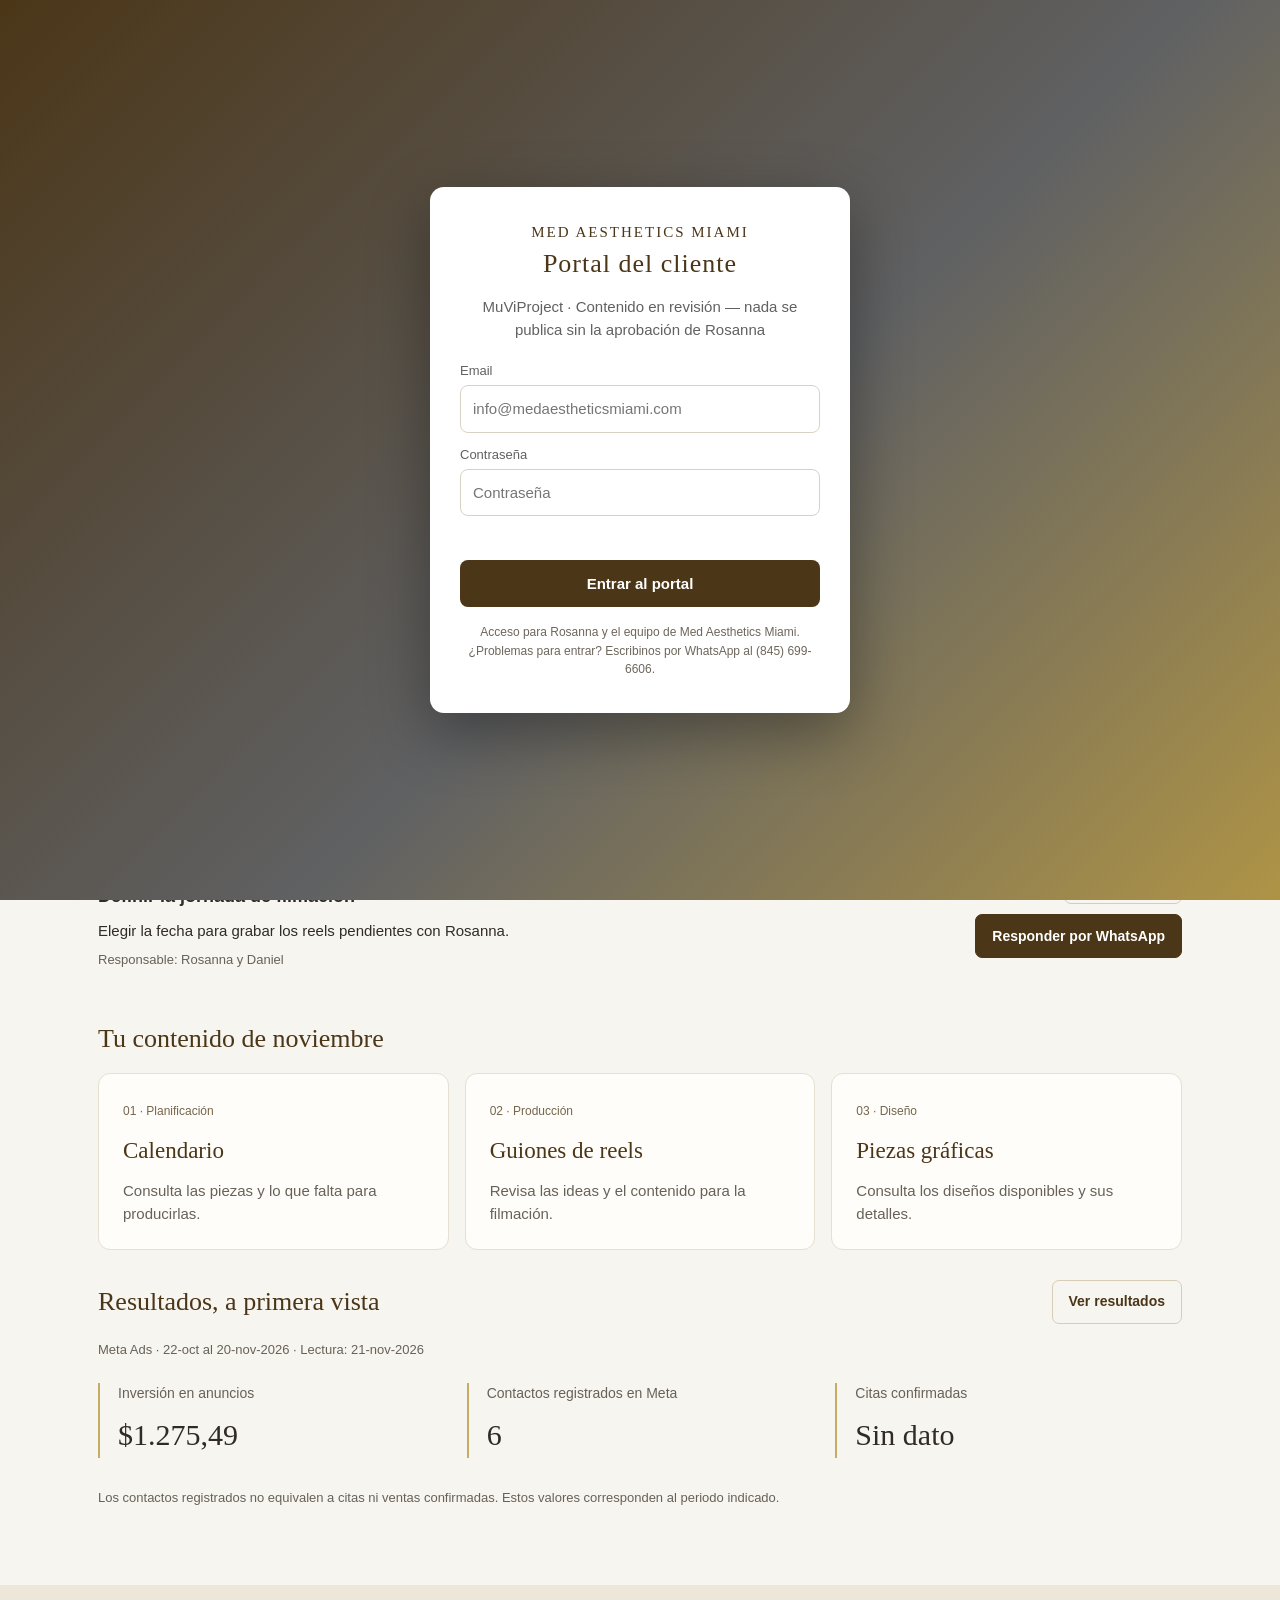
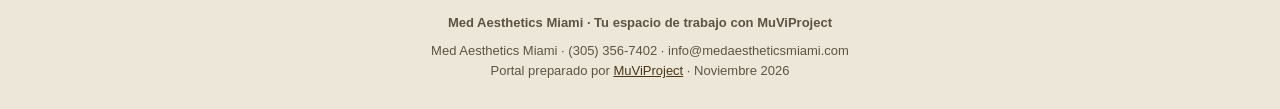
==== index.html @ eff2e5c0 "Anuncios 21-nov-2026: CBO $1.275,49, 3 clientes potenciales (6 resultados), sin cambios de veredicto" ====
<!DOCTYPE html>
<html lang="es">
<head>
<meta charset="utf-8">
<meta name="viewport" content="width=device-width, initial-scale=1">
<title>Resumen · Med Aesthetics Miami</title>
<style>
:root{--gold:#e3b533;--gray:#606163;--ink:#2b2b2b;--light:#f2f9ff;--cream:#ecf0e4;--brown:#4b3618;--white:#fff}
*{box-sizing:border-box;margin:0;padding:0}
body{font-family:-apple-system,'Segoe UI',Helvetica,Arial,sans-serif;color:var(--ink);background:#faf8f2;line-height:1.55;overflow-x:hidden}
.brand{font-family:Georgia,'Times New Roman',serif}
.wrap{max-width:1060px;margin:0 auto;padding:0 20px}
/* ---------- login ---------- */
#gate{position:fixed;inset:0;z-index:100;display:flex;align-items:center;justify-content:center;background:linear-gradient(135deg,#4b3618 0%,#606163 55%,#e3b533 130%);padding:20px}
#gate.hidden{display:none}
.gate-card{background:#fff;border-radius:14px;max-width:420px;width:100%;padding:34px 30px;box-shadow:0 20px 60px rgba(0,0,0,.35);text-align:center}
.gate-card h1{font-family:Georgia,serif;color:var(--brown);font-size:26px;font-weight:400;letter-spacing:1px}
.gate-card .sub{color:var(--gray);font-size:14px;margin:6px 0 22px}
.gate-card label{display:block;text-align:left;font-size:13px;color:var(--gray);margin:12px 0 4px}
.gate-card input{width:100%;padding:11px 12px;border:1px solid #d8d2c4;border-radius:8px;font-size:15px}
.gate-card input:focus{outline:2px solid var(--gold)}
.btn{display:inline-block;background:var(--gold);color:#fff;border:0;border-radius:8px;padding:12px 22px;font-size:15px;font-weight:700;cursor:pointer;text-decoration:none}
.btn:hover{background:#cfa12a}
.btn-ghost{background:#fff;color:var(--brown);border:1.5px solid var(--gold)}
#gate-err{color:#b3261e;font-size:13px;min-height:18px;margin-top:10px}
.gate-note{font-size:12px;color:#999;margin-top:16px}
/* ---------- hero ---------- */
.hero{position:relative;color:#fff;overflow:hidden;background:linear-gradient(120deg,#4b3618 0%,#606163 60%,#8a7a3a 100%)}
.hero-media{position:absolute;inset:0}
.hero-media img{width:100%;height:100%;object-fit:cover;display:block}
.hero-media::after{content:"";position:absolute;inset:0;background:linear-gradient(120deg,rgba(75,54,24,.88),rgba(96,97,99,.72) 60%,rgba(227,181,51,.45))}
.hero-inner{position:relative;padding:64px 0 54px}
.hero-eyebrow{letter-spacing:3px;font-size:12px;text-transform:uppercase;color:var(--gold)}
.hero h1{font-family:Georgia,serif;font-weight:400;font-size:44px;line-height:1.15;margin:12px 0 10px;max-width:640px}
.hero p.lede{font-size:18px;max-width:620px;color:#f4efe2}
.hero-cta{margin-top:22px;display:flex;gap:12px;flex-wrap:wrap}
.hero-cta .btn-ghost{color:#fff;border-color:#fff;background:transparent}
.seals{display:flex;gap:10px;flex-wrap:wrap;margin-top:28px}
.seal{background:rgba(255,255,255,.14);border:1px solid rgba(255,255,255,.35);border-radius:999px;padding:7px 14px;font-size:13px}
/* ---------- sections ---------- */
section{padding:44px 0}
section h2{font-family:Georgia,serif;font-weight:400;font-size:30px;color:var(--brown);margin-bottom:6px}
section .intro{color:var(--gray);margin-bottom:22px;max-width:760px}
.why{display:grid;grid-template-columns:repeat(auto-fit,minmax(220px,1fr));gap:14px;margin-top:26px}
.why div{background:#fff;border:1px solid #e8e2d2;border-radius:12px;padding:18px}
.why b{color:var(--gold);font-size:22px;font-family:Georgia,serif;display:block}
.why h3{font-size:16px;margin:4px 0}
.why p{font-size:14px;color:var(--gray)}
.badge{display:inline-block;font-size:11px;font-weight:700;letter-spacing:1px;text-transform:uppercase;border-radius:999px;padding:3px 10px;background:var(--cream);color:var(--brown)}
.badge.warn{background:#fdeecb;color:#8a6d00}
.badge.gold{background:var(--gold);color:#fff}
.badge.gray{background:#e9e9e9;color:var(--gray)}
/* ---------- Anuncios en simple ---------- */
.verdict{display:inline-block;font-size:15px;font-weight:800;letter-spacing:1px;border-radius:999px;padding:6px 14px;margin:8px 0}
.verdict.good{background:#e2f3e5;color:#1d6b2f}
.verdict.mid{background:#fdf6e0;color:#8a6d00}
.verdict.bad{background:#fde8e8;color:#a12020}
.verdict.none{background:#e9e9e9;color:#606163}
.paused{display:inline-block;font-size:13px;font-weight:700;background:#e9e9e9;color:#606163;border-radius:999px;padding:4px 12px;margin:4px 0}
.adnums{font-size:14px;line-height:1.7;margin:8px 0}
.adnums b{color:var(--brown)}
.adrec{font-size:14px;background:var(--light);border-left:3px solid var(--gold);border-radius:8px;padding:10px 12px;margin-top:10px}
.adrec b{color:var(--brown)}
.sumbox{background:#fdf6e0;border:1.5px solid var(--gold);border-radius:12px;padding:16px 20px;margin-bottom:20px;font-size:15px;line-height:1.7}
.sumbox .big{font-family:Georgia,serif;font-size:22px;color:var(--brown);line-height:1.3}
.sumbox b{color:var(--brown)}
.sub{font-family:Georgia,serif;font-size:22px;color:var(--brown);margin:28px 0 8px}
.minitable{width:100%;border-collapse:collapse;font-size:13px;margin:10px 0}
.minitable th,.minitable td{border-bottom:1px solid #e8e2d2;padding:6px 8px;text-align:left}
.minitable th{color:var(--gray)}
.glos{font-size:14px;line-height:1.8}
.glos b{color:var(--brown)}
/* calendar */
.cal{display:grid;grid-template-columns:repeat(auto-fill,minmax(300px,1fr));gap:14px}
.day{background:#fff;border:1px solid #e8e2d2;border-radius:12px;padding:18px}
.day .d{font-family:Georgia,serif;font-size:19px;color:var(--brown)}
.day .fmt{font-size:13px;color:var(--gray);margin:2px 0 8px}
.day p{font-size:14px}
.day .note{font-size:13px;color:#8a6d00;background:#fdf6e0;border-radius:8px;padding:8px 10px;margin-top:10px}
.day .adapt{font-size:13px;color:#2b2b2b;background:#f2f9ff;border-left:3px solid var(--gold);border-radius:8px;padding:8px 10px;margin-top:10px}
.thumbs{display:flex;gap:8px;margin:12px 0}.thumbs img{width:32%;height:auto;border-radius:10px;border:2px solid var(--gold);display:block}.thumbs.one img{width:100%}
.rule{background:#fdf6e0;border:1.5px solid var(--gold);border-radius:12px;padding:14px 18px;font-size:15px;margin-bottom:20px}
.day .nets{font-size:12px;color:var(--gray);margin-top:8px}
.day.empty{background:var(--cream);border-style:dashed}
/* scripts */
details{background:#fff;border:1px solid #e8e2d2;border-radius:12px;margin-bottom:12px;padding:16px 18px}
details summary{cursor:pointer;font-family:Georgia,serif;font-size:19px;color:var(--brown);list-style:none}
details summary::-webkit-details-marker{display:none}
details summary .n{color:var(--gold);font-weight:700;margin-right:8px}
details .meta{font-size:13px;color:var(--gray);margin:6px 0 10px}
details .lbl{font-size:11px;font-weight:700;letter-spacing:1px;text-transform:uppercase;color:var(--gray);margin-top:12px}
details .hook{font-family:Georgia,serif;font-size:18px;color:var(--brown)}
details ul{margin:6px 0 6px 20px;font-size:14px}
details .cap{font-size:13px;color:var(--gray);background:var(--light);border-radius:8px;padding:10px 12px;margin-top:8px}
.warnbox{font-size:13px;color:#8a6d00;background:#fdf6e0;border-radius:8px;padding:8px 10px;margin-top:10px}
/* graphics + offers */
.grid{display:grid;grid-template-columns:repeat(auto-fill,minmax(300px,1fr));gap:14px}
.card{background:#fff;border:1px solid #e8e2d2;border-radius:12px;padding:18px}
.card h3{font-family:Georgia,serif;font-weight:400;font-size:18px;color:var(--brown);margin:6px 0}
.card p{font-size:14px}
.card .price{font-family:Georgia,serif;font-size:22px;color:var(--brown);margin:6px 0}
.card .vig{font-size:12px;color:var(--gray)}
.card .need{font-size:13px;color:#8a6d00;background:#fdf6e0;border-radius:8px;padding:8px 10px;margin-top:10px}
.approve{margin-top:12px}
.approve a{display:inline-block;background:#25D366;color:#fff;font-weight:700;font-size:13px;border-radius:999px;padding:8px 16px;text-decoration:none}
.approve a:hover{background:#1da851}
/* feedback por WhatsApp */
.fb{margin-top:10px}
.fb textarea{width:100%;padding:10px 12px;border:1px solid #d8d2c4;border-radius:8px;font-size:14px;font-family:inherit;resize:vertical;min-height:56px}
.fb textarea:focus{outline:2px solid var(--gold)}
.fb-btn{display:inline-block;margin-top:8px;background:#fff;color:var(--brown);border:1.5px solid var(--gold);border-radius:999px;padding:8px 16px;font-size:13px;font-weight:700;cursor:pointer;font-family:inherit}
.fb-btn:hover{background:#fdf6e0}
.band{position:relative;overflow:hidden;border-radius:12px;min-height:120px;display:flex;align-items:center;justify-content:center;background:linear-gradient(120deg,#4b3618,#606163 60%,#e3b533);margin:8px 0 22px}
.band img{position:absolute;inset:0;width:100%;height:100%;object-fit:cover}
.band span{position:relative;color:#fff;font-family:Georgia,serif;font-size:22px;text-align:center;padding:20px}
/* pendientes */
.pend{background:#fff;border:1px solid #e8e2d2;border-radius:12px;padding:22px}
.pend li{margin:8px 0 8px 20px;font-size:14px}
footer{background:var(--brown);color:#e8dfc8;padding:30px 0;text-align:center;font-size:13px}
footer a{color:var(--gold)}
.topbar{background:var(--brown);color:#fff;font-size:13px;padding:10px 0}
.topbar .wrap{display:flex;justify-content:space-between;gap:12px;flex-wrap:wrap}
.topbar a{color:var(--gold);text-decoration:none}
/* redes: cápsulas con el color de cada marca (definido una vez acá) */
.nets{display:flex;flex-wrap:nowrap;gap:6px;margin-top:8px}
.net{display:inline-flex;align-items:center;border-radius:999px;padding:3px 11px;font-size:11px;font-weight:700;letter-spacing:.4px;color:#fff;white-space:nowrap}
.net-ig{background:linear-gradient(45deg,#f09433,#e6683c,#dc2743,#cc2366,#bc1888)}
.net-fb{background:#1877F2}
.net-tt{background:#010101;border:1.5px solid #25F4EE;box-shadow:inset 0 -2px 0 #FE2C55}
.net-yt{background:#FF0000}
/* botón vista previa */
.pv{margin-top:10px}
.pv-btn{display:inline-block;background:#fff;color:var(--brown);border:1.5px solid var(--gray);border-radius:999px;padding:8px 16px;font-size:13px;font-weight:700;cursor:pointer;font-family:inherit}
.pv-btn:hover{border-color:var(--gold);background:#fdf6e0}
/* modal de vista previa */
.modal-overlay{position:fixed;inset:0;z-index:200;display:none;align-items:center;justify-content:center;background:rgba(43,43,43,.65);padding:16px}
.modal-overlay.open{display:flex}
.modal{position:relative;background:#fff;border-radius:14px;max-width:640px;width:100%;max-height:88vh;overflow-y:auto;padding:26px 24px 22px;box-shadow:0 24px 70px rgba(0,0,0,.4)}
.modal-close{position:absolute;top:10px;right:12px;width:44px;height:44px;border:0;border-radius:50%;background:var(--cream);color:var(--brown);font-size:28px;line-height:1;cursor:pointer;z-index:1}
.modal-close:hover{background:var(--gold);color:#fff}
.modal .day,.modal .card{border:0;padding:0}
.modal details{border:0;padding:0;margin:0}
.modal .approve,.modal .fb{margin-top:14px}
@media(max-width:640px){
  .hero h1{font-size:32px}
  section h2{font-size:25px}
  .hero-inner{padding:44px 20px 38px}
  .modal-overlay{padding:8px}
  .modal{width:94vw;max-height:90vh;padding:22px 16px 18px;border-radius:16px}
  .modal-close{width:48px;height:48px;font-size:30px;top:8px;right:8px}
  .approve a,.fb-btn,.pv-btn{display:block;text-align:center;margin-top:8px}
  .fb textarea{font-size:16px}
}
/* ---------- menú superior (siempre visible) ---------- */
.nav{position:sticky;top:0;z-index:60;background:var(--brown);border-bottom:3px solid var(--gold)}
.nav .wrap{display:flex;gap:2px;overflow-x:auto;white-space:nowrap;padding-top:0;padding-bottom:0}
.nav a{color:#e8dfc8;text-decoration:none;font-size:14px;font-weight:600;padding:12px 13px;flex-shrink:0}
.nav a:hover{color:#fff}
.nav a.active{background:var(--gold);color:#fff}
</style>
<link rel="stylesheet" href="ux.css">
</head>
<body><a class="skip-link" href="#contenido">Saltar al contenido</a>
<!-- ============================================================
     CONFIGURACIÓN DEL ACCESO (editar acá para cambiar la clave)
     La contraseña de este portal es una CORTINA VISUAL, no
     seguridad real: al ser un sitio estático (GitHub Pages),
     cualquiera que lea el código puede verla. Para acceso
     protegido de verdad, usar Cloudflare Access.
     ============================================================ -->
<script>
var PORTAL_PASSWORD = "MedAesthetics2026";
var PORTAL_EMAIL_DOMAIN = "@medaestheticsmiami.com";
</script>

<div id="gate">
  <div class="gate-card">
    <div class="brand" style="color:#e3b533;font-size:15px;letter-spacing:2px">MED AESTHETICS MIAMI</div>
    <h1>Portal del cliente</h1>
    <div class="sub">MuViProject · Contenido en revisión — nada se publica sin la aprobación de Rosanna</div>
    <form id="gate-form">
      <label for="gate-email">Email</label>
      <input id="gate-email" type="email" placeholder="info@medaestheticsmiami.com" autocomplete="username" required>
      <label for="gate-pass">Contraseña</label>
      <input id="gate-pass" type="password" placeholder="Contraseña" autocomplete="current-password" required>
      <div id="gate-err"></div>
      <div style="margin-top:16px"><button class="btn" type="submit" style="width:100%">Entrar al portal</button></div>
    </form>
    <div class="gate-note">Acceso para Rosanna y el equipo de Med Aesthetics Miami.<br>¿Problemas para entrar? Escribinos por WhatsApp al (845) 699-6606.</div>
  </div>
</div>
<script>
(function(){
  var gate = document.getElementById('gate');
  try { if (sessionStorage.getItem('mam_auth') === '1') { gate.classList.add('hidden'); } } catch(e){}
  document.getElementById('gate-form').addEventListener('submit', function(ev){
    ev.preventDefault();
    var email = document.getElementById('gate-email').value.trim().toLowerCase();
    var pass = document.getElementById('gate-pass').value;
    var err = document.getElementById('gate-err');
    if (email.slice(-PORTAL_EMAIL_DOMAIN.length) !== PORTAL_EMAIL_DOMAIN) {
      err.textContent = 'Usá tu email de Med Aesthetics Miami (@medaestheticsmiami.com).';
      return;
    }
    if (pass !== PORTAL_PASSWORD) {
      err.textContent = 'Contraseña incorrecta. Revisala e intentá de nuevo.';
      return;
    }
    try { sessionStorage.setItem('mam_auth', '1'); } catch(e){}
    gate.classList.add('hidden');
    window.scrollTo(0, 0);
  });
})();
</script>

<div class="topbar"><div class="wrap"><span>Med Aesthetics Miami · Portal del cliente — MuViProject</span><span><a href="#" onclick="try{sessionStorage.removeItem('mam_auth')}catch(e){};location.reload();return false;">Salir</a></span></div></div>
<nav class="nav" aria-label="Navegación principal"><div class="wrap"><a href="index.html" class="active" aria-current="page">Resumen</a><a href="calendario.html">Calendario</a><a href="revision.html">Para revisar</a><a href="resultados.html">Resultados</a><a href="biblioteca.html">Biblioteca</a></div></nav><main id="contenido"><section class="ux-page"><div class="wrap"><header class="ux-heading"><p class="ux-eyebrow">Med Aesthetics Miami · Noviembre 2026</p><h1>Hola, Rosanna.</h1><p>Las decisiones, el contenido y los resultados de tu marca, en un solo lugar.</p></header>
      <div class="ux-welcome"><div><span class="ux-eyebrow">El siguiente paso</span>
      <h2>Dejemos lista la próxima producción.</h2>
      <p>Precios, fecha de filmación y fotografías: estas confirmaciones ayudan a avanzar con el contenido.</p>
      <a class="ux-button primary" href="revision.html">Revisar pendientes</a></div>
      <aside><span class="ux-status">Contenido en revisión</span><p>La publicación de cada pieza requiere tu aprobación.</p>
      <span class="ux-meta">Plan disponible: 10–30 nov 2026</span></aside></div>
      <div class="ux-section-title"><h2>Necesitamos tu respuesta</h2><a class="ux-button" href="revision.html">Ver todas</a></div>
      <article class="ux-decision" id="precios">
          <div><span class="ux-status">Por confirmar</span><h3>Confirmar precios de Black Friday</h3>
          <p>Morpheus8: $1.750 confirmado el 10 nov. Falta confirmar láser $999 y QuantumRF $2.500 / $3.000.</p><p class="ux-meta">Responsable: Rosanna</p></div>
          <div class="ux-actions"><a class="ux-button" href="ofertas.html">Ver contexto</a>
          <a class="ux-button primary" target="_blank" rel="noopener" href="https://wa.me/18456996606?text=Hola%20Daniel%2C%20sobre%20confirmar%20precios%20de%20black%20friday%3A%20">Responder por WhatsApp</a></div></article><article class="ux-decision" id="filmacion">
          <div><span class="ux-status">Por confirmar</span><h3>Definir la jornada de filmación</h3>
          <p>Elegir la fecha para grabar los reels pendientes con Rosanna.</p><p class="ux-meta">Responsable: Rosanna y Daniel</p></div>
          <div class="ux-actions"><a class="ux-button" href="guiones.html">Ver contexto</a>
          <a class="ux-button primary" target="_blank" rel="noopener" href="https://wa.me/18456996606?text=Hola%20Daniel%2C%20sobre%20definir%20la%20jornada%20de%20filmaci%C3%B3n%3A%20">Responder por WhatsApp</a></div></article>
      <div class="ux-section-title"><h2>Tu contenido de noviembre</h2></div>
      <div class="ux-links"><a href="calendario.html"><span>01 · Planificación</span><h3>Calendario</h3><p>Consulta las piezas y lo que falta para producirlas.</p></a>
      <a href="guiones.html"><span>02 · Producción</span><h3>Guiones de reels</h3><p>Revisa las ideas y el contenido para la filmación.</p></a>
      <a href="graficas.html"><span>03 · Diseño</span><h3>Piezas gráficas</h3><p>Consulta los diseños disponibles y sus detalles.</p></a></div>
      <div class="ux-section-title"><h2>Resultados, a primera vista</h2><a class="ux-button" href="resultados.html">Ver resultados</a></div>
      <p class="ux-meta">Meta Ads · 22-oct al 20-nov-2026 · Lectura: 21-nov-2026</p>
      <div class="ux-stats"><div><span>Inversión en anuncios</span><strong>$1.275,49</strong></div>
      <div><span>Contactos registrados en Meta</span><strong>6</strong></div>
      <div><span>Citas confirmadas</span><strong>Sin dato</strong></div></div>
      <p class="ux-meta">Los contactos registrados no equivalen a citas ni ventas confirmadas. Estos valores corresponden al periodo indicado.</p></div></section></main><footer>
  <div class="wrap">
    <p><b>Med Aesthetics Miami · Tu espacio de trabajo con MuViProject</b></p>
    <p style="margin-top:8px">Med Aesthetics Miami · (305) 356-7402 · info@medaestheticsmiami.com<br>Portal preparado por <a href="https://muviproject.com">MuViProject</a> · Noviembre 2026</p>
  </div>
</footer>
<div id="modal-overlay" class="modal-overlay" onclick="if(event.target===this)closePreview()">
  <div class="modal" role="dialog" aria-modal="true" aria-label="Ver detalle">
    <button type="button" class="modal-close" onclick="closePreview()" aria-label="Cerrar">×</button>
    <div id="modal-body"></div>
  </div>
</div>
<script>
/* Ver detalle: clona la pieza en el modal, con su botón de aprobar y su
   cajita de feedback. Cierra con la X, con clic fuera del popup, o con
   Escape. Mientras está abierto, el fondo no hace scroll. */
var _pvScroll = 0;
function openPreview(btn){
  var piece = btn.closest('article, details');
  if(!piece) return;
  var clone = piece.cloneNode(true);
  var pv = clone.querySelector('.pv');
  if(pv) pv.remove();
  if(clone.tagName === 'DETAILS') clone.setAttribute('open', '');
  var body = document.getElementById('modal-body');
  body.innerHTML = '';
  body.appendChild(clone);
  document.getElementById('modal-overlay').classList.add('open');
  _pvScroll = window.scrollY || 0;
  document.body.style.overflow = 'hidden';
  var c = document.querySelector('.modal-close');
  if(c) c.focus();
}
function closePreview(){
  document.getElementById('modal-overlay').classList.remove('open');
  document.getElementById('modal-body').innerHTML = '';
  document.body.style.overflow = '';
  window.scrollTo(0, _pvScroll);
}
document.addEventListener('keydown', function(ev){
  if(ev.key === 'Escape') closePreview();
});
</script>
<script>
/* Feedback por WhatsApp: abre WhatsApp con "Sobre [pieza]: [comentario]".
   No envía nada solo: el mensaje se manda solo si Rosanna pulsa Enviar
   en WhatsApp. Si la cajita está vacía, no abre nada. */
function mamFeedback(btn){
  var box = btn.parentElement;
  var ta = box ? box.querySelector('textarea') : null;
  var txt = ta ? ta.value.trim() : '';
  if (!txt) { alert('Escribí tu comentario sobre esta pieza antes de enviarlo.'); if (ta) ta.focus(); return; }
  var piece = btn.getAttribute('data-piece') || 'esta pieza';
  var url = 'https://wa.me/18456996606?text=' + encodeURIComponent('Sobre ' + piece + ': ' + txt);
  window.open(url, '_blank');
}
</script>
<script src="ux.js" defer></script>
</body>
</html>
---- ux.css ----
/* Shared presentation; all content remains available without JavaScript. */
:root{--gold:#e3b533;--brown:#4b3618;--ink:#302b25;--muted:#686158;--surface:#fffdf9;--line:#e6dfd2}
html{scroll-behavior:smooth;scroll-padding-top:96px}
body{background:#f7f5ef;color:var(--ink);font-size:16px;overflow-x:visible}
[hidden]{display:none!important}
a{color:var(--brown)}
button,input,select,textarea{font:inherit}
:focus-visible{outline:3px solid #876617;outline-offset:4px}
.wrap{max-width:1140px;padding-inline:28px}
.skip-link{position:absolute;left:16px;top:-100px;z-index:300;background:#fff;padding:12px 18px}
.skip-link:focus{top:12px}
.topbar{background:var(--brown);padding:15px 0;font-size:14px}
.topbar .wrap>span:first-child{font-weight:600;letter-spacing:.2px}
.topbar a{color:#f5dd91}
.nav{background:var(--surface);border-bottom:1px solid var(--line)}
.nav .wrap{gap:8px;white-space:normal;overflow:visible;flex-wrap:wrap;padding-block:8px}
.nav a{color:#625844;font-size:15px;padding:11px 16px;border-radius:6px;min-height:44px;display:flex;align-items:center}
.nav a:hover{color:var(--brown);background:#f3eee3}
.nav a.active{background:var(--brown);color:white}
main{min-height:60vh}
main>section{background:transparent!important;padding:30px 0 52px}
main h1,.ux-heading h1{font-family:Georgia,'Times New Roman',serif;font-size:clamp(30px,4vw,46px);font-weight:400;line-height:1.15;color:var(--brown);margin:8px 0 14px}
main h2{font-family:Georgia,serif;font-size:26px;font-weight:400;line-height:1.25;color:var(--brown)}
.ux-heading{margin:6px 0 30px;max-width:800px}
.ux-heading>p:last-child{font-size:17px;color:var(--muted);max-width:680px}
.ux-eyebrow{font-size:12px;font-weight:700;letter-spacing:1.5px;text-transform:uppercase;color:#796534}
.ux-welcome{background:var(--brown);color:#fff8eb;padding:32px;border-radius:16px;display:grid;grid-template-columns:2fr 1fr;gap:36px;margin-bottom:36px}
.ux-welcome h2{color:#fff8eb;font-size:30px;margin:10px 0 12px;max-width:570px}
.ux-welcome p{max-width:580px;margin-bottom:20px}
.ux-welcome .ux-eyebrow,.ux-welcome .ux-meta{color:#e9d9b6}
.ux-welcome aside{border-left:1px solid #8a7350;padding-left:28px;align-self:center}
.ux-welcome aside p{margin-top:14px;font-size:15px}
.ux-welcome .ux-button.primary{background:var(--gold);color:#37290f;border-color:var(--gold)}
.ux-section-title{display:flex;justify-content:space-between;align-items:center;gap:16px;margin:30px 0 16px;flex-wrap:wrap}
.ux-section-title h2{margin:0}
.ux-button{display:inline-flex;justify-content:center;align-items:center;min-height:44px;padding:10px 16px;border:1px solid #d8cdb9;border-radius:7px;background:transparent;text-decoration:none;font-size:14px;font-weight:600;line-height:1.4;color:var(--brown);text-align:center;cursor:pointer}
.ux-button:hover{background:#efe8d9}
.ux-button.primary{background:var(--brown);color:#fff;border-color:var(--brown)}
.ux-button.primary:hover{background:#654c2a}
.ux-actions{display:flex;gap:10px;flex-wrap:wrap;align-items:center}
.ux-meta{font-size:13px!important;color:var(--muted);line-height:1.6;margin-top:8px}
.ux-status{display:inline-block;border-radius:4px;background:#f6ebce;color:#6a5118;font-size:12px;font-weight:600;padding:4px 9px;margin-top:10px}
.ux-decision{border-top:1px solid var(--line);padding:22px 0;display:grid;grid-template-columns:minmax(0,1fr) auto;gap:26px;align-items:center}
.ux-decision h3{font-size:18px;font-weight:600;margin:8px 0}
.ux-decision p{max-width:680px;font-size:15px}
.ux-decision .ux-status{margin:0}
.ux-decision .ux-actions{justify-content:flex-end;max-width:230px}
.ux-links{display:grid;grid-template-columns:repeat(auto-fit,minmax(min(100%,250px),1fr));gap:16px;margin:18px 0 30px}
.ux-links>a{padding:24px;border:1px solid var(--line);border-radius:12px;background:var(--surface);text-decoration:none;display:block;transition:background .15s}
.ux-links>a:hover{background:#f0ebdf;border-color:#bda36d}
.ux-links span{font-size:12px;color:#75664d}
.ux-links h3{font-family:Georgia,serif;font-size:23px;font-weight:400;margin:10px 0}
.ux-links p{color:var(--muted);font-size:15px}
.ux-stats{display:grid;grid-template-columns:repeat(3,minmax(0,1fr));gap:22px;padding:22px 0}
.ux-stats>div{border-left:2px solid #c6ac65;padding-left:18px}
.ux-stats span{display:block;font-size:14px;color:var(--muted)}
.ux-stats strong{display:block;font-family:Georgia,serif;font-weight:400;font-size:30px;margin-top:7px;font-variant-numeric:tabular-nums;overflow-wrap:anywhere}
.ux-result{padding:8px 0 28px;border-bottom:1px solid var(--line)}
.ux-result p{max-width:820px}
.ux-next{padding-left:24px;margin:16px 0 28px;line-height:1.9}
.ux-campaign{padding:22px;margin:22px 0;background:var(--surface);border-color:var(--line)}
.ux-campaign>summary .ux-meta{display:block;margin:10px 0}
.ux-campaign>.grid{margin-top:20px}
.ux-callout{background:#f1ecdf;border-left:3px solid #b39440;padding:16px 20px;margin-bottom:26px;font-size:15px}
.ux-breadcrumb{font-size:13px;padding-top:22px;color:var(--muted)}
.ux-breadcrumb a{font-weight:600}
.cal,.grid{grid-template-columns:repeat(auto-fill,minmax(min(100%,300px),1fr));align-items:start;gap:18px}
.day,.card{border-color:var(--line);padding:22px;border-radius:12px;background:var(--surface);min-width:0}
.day .d{margin:8px 0;font-size:22px}
.day>p,.card>p{font-size:16px}
.day .fmt,.card .vig{font-size:13px}
.card h3{font-size:22px;line-height:1.3;margin:10px 0}
.badge.gold,.nav a.active .badge{color:#392c13}
.btn{background:var(--brown);color:#fff}
.btn:hover{background:#654c2a}
.btn-ghost{background:#fff;color:var(--brown)}
.approve a{background:#17673a;color:#fff;border-radius:7px;min-height:44px;padding:12px 16px;font-size:14px}
.approve a:hover{background:#11512c}
.fb-btn,.pv-btn{min-height:44px;border-radius:7px;font-size:14px}
.fb textarea{min-height:92px;font-size:16px}
.ux-disclosure{border:0;border-top:1px solid var(--line);border-radius:0;padding:16px 0 0;margin:18px 0 0;background:transparent}
.ux-disclosure summary{font-family:inherit;font-size:15px;min-height:44px;display:list-item;list-style:disclosure-closed inside;font-weight:600}
.ux-disclosure[open]>summary{list-style:disclosure-open inside;margin-bottom:12px}
details:not(.ux-disclosure)>summary{display:list-item;list-style:disclosure-closed inside;min-height:44px;font-size:20px}
details[open]:not(.ux-disclosure)>summary{list-style:disclosure-open inside}
details summary::-webkit-details-marker{display:revert}
.thumbs{flex-wrap:wrap}
.thumbs img{width:100%;max-height:420px;object-fit:contain;background:#f1eee6;border:1px solid var(--line)}
.thumbs img+img{width:calc(50% - 4px);max-height:220px}
.nets{flex-wrap:wrap}
.net{font-size:12px;letter-spacing:0}
.rule{background:#f3eedf;border:1px solid var(--line);font-size:14px}
.sumbox{background:#f3eedf;border-color:var(--line)}
.verdict{font-size:12px;letter-spacing:0;text-transform:none}
.minitable{font-size:14px;min-width:480px}
.ux-table-scroll{overflow:auto;max-width:100%;margin:14px 0}
.modal{max-width:780px;padding:64px 28px 28px}
.modal .ux-disclosure{border:0;margin-top:0}
.modal .ux-disclosure>summary{display:none}
.modal .ux-disclosure[open]{padding-top:0}
.modal-close{background:#eee8da;color:var(--brown)}
.modal-close:hover{background:var(--brown);color:white}
.modal .pv{display:none}
.gate-note{color:#6e665c}
.gate-card .brand{color:var(--brown)!important}
.gate-card .sub{font-family:inherit;font-size:15px;margin:10px 0 20px}
.ux-filters{display:flex;flex-wrap:wrap;gap:12px;margin:20px 0;align-items:end}
.ux-filters label{font-size:13px;color:var(--muted);display:flex;flex:1 1 180px;flex-direction:column;gap:6px}
.ux-filters input,.ux-filters select{padding:11px 12px;border:1px solid #c8bca6;border-radius:7px;background:white;color:var(--ink);width:100%;min-height:44px;font-size:16px}
.ux-empty{padding:24px 0;color:var(--muted)}
footer{margin-top:24px;background:#ede7da;color:#5e5342;padding:28px 0}
footer a{color:var(--brown)}
@media(max-width:700px){.wrap{padding-inline:18px}.nav .wrap{gap:4px}.nav a{font-size:13px;padding:10px 12px}.ux-welcome{padding:24px;grid-template-columns:1fr;gap:24px}.ux-welcome aside{border-left:0;border-top:1px solid #8a7350;padding:20px 0 0}.ux-decision{grid-template-columns:1fr;gap:12px}.ux-decision .ux-actions{justify-content:flex-start;max-width:none}.ux-stats{grid-template-columns:1fr;gap:20px}.ux-stats strong{font-size:28px}.ux-section-title{gap:10px}.ux-section-title h2{font-size:24px}.modal{padding:64px 18px 24px}.topbar{font-size:12px}.ux-links>a{padding:22px}main>section{padding-top:22px}}
@media(prefers-reduced-motion:reduce){html{scroll-behavior:auto}*{transition:none!important}}
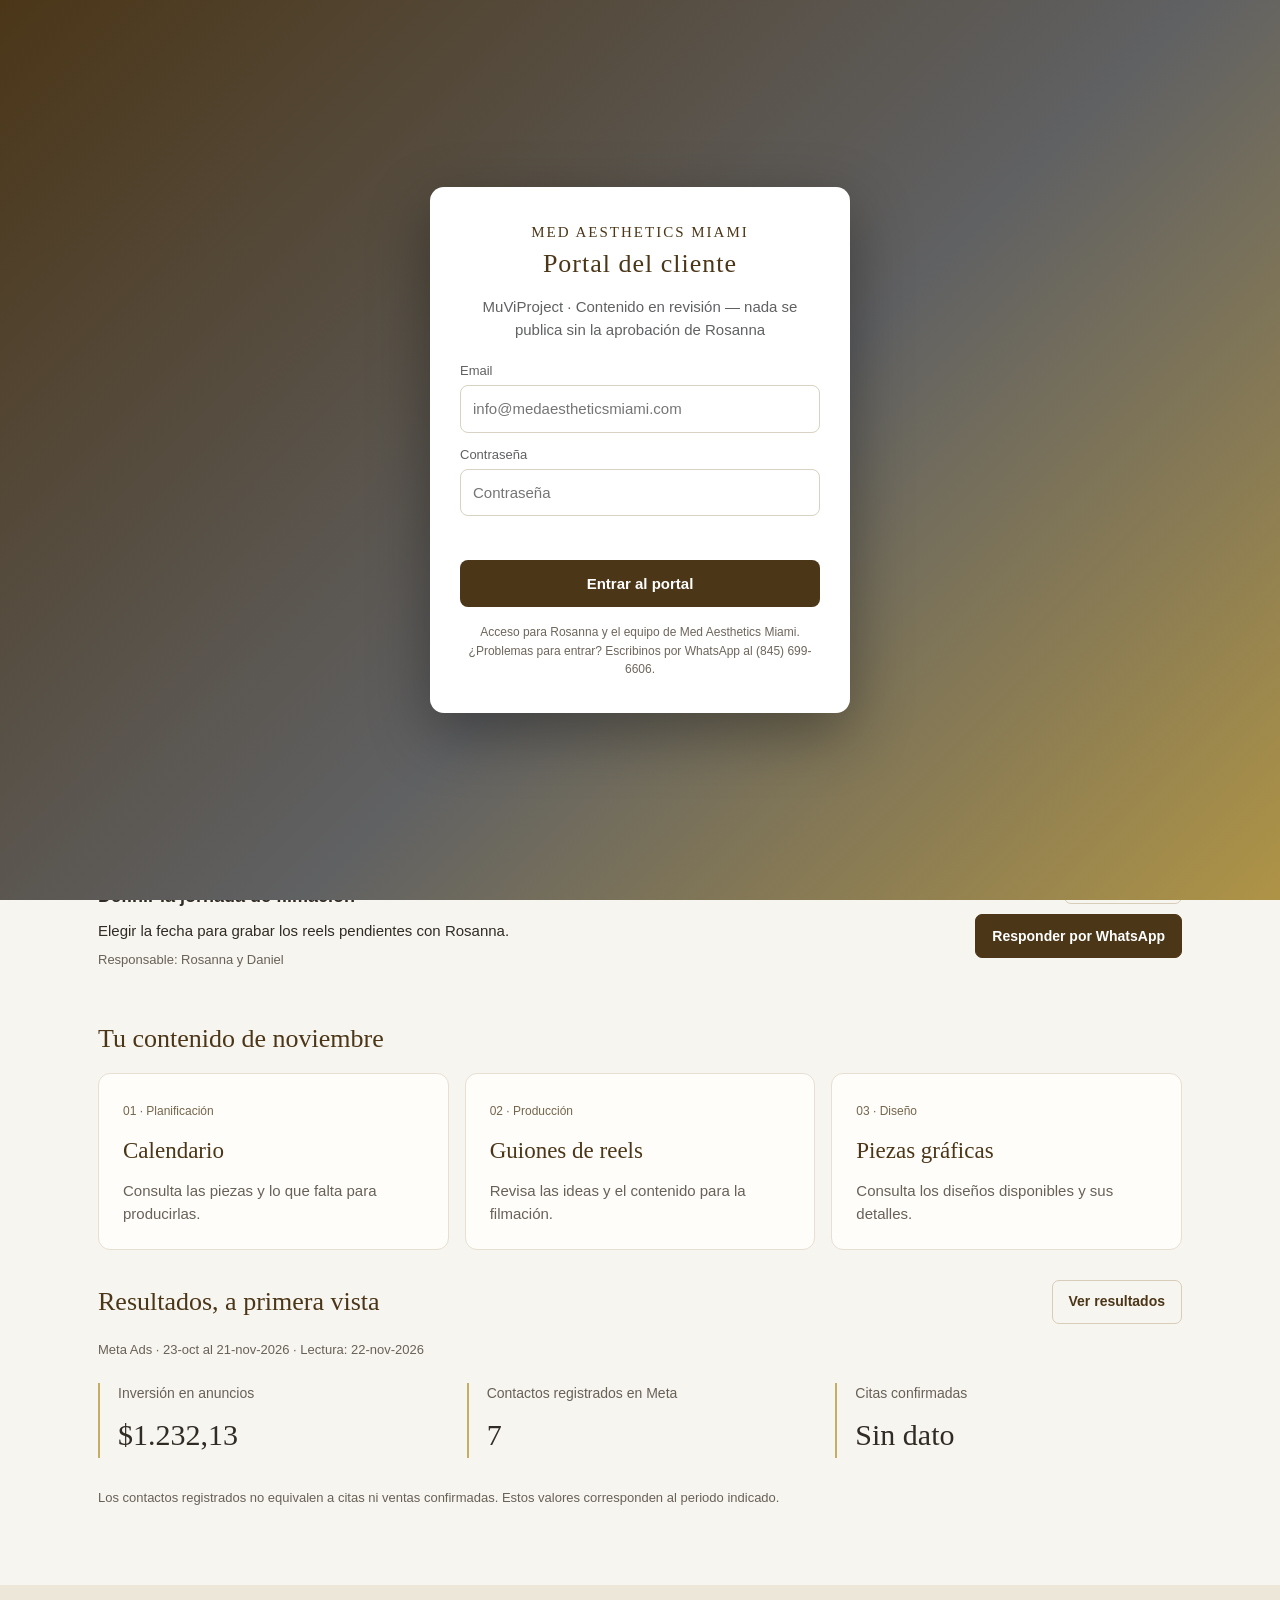
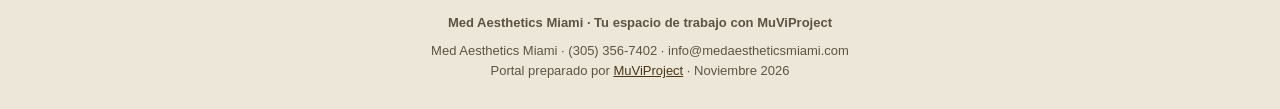
==== commit 6f416cec: "Anuncios 22-nov-2026: CBO $1.232,13, 3 clientes potenciales (7 resultados), sin cambios de veredicto" ====
--- a/index.html
+++ b/index.html
@@ -236,9 +236,9 @@
       <a href="guiones.html"><span>02 · Producción</span><h3>Guiones de reels</h3><p>Revisa las ideas y el contenido para la filmación.</p></a>
       <a href="graficas.html"><span>03 · Diseño</span><h3>Piezas gráficas</h3><p>Consulta los diseños disponibles y sus detalles.</p></a></div>
       <div class="ux-section-title"><h2>Resultados, a primera vista</h2><a class="ux-button" href="resultados.html">Ver resultados</a></div>
-      <p class="ux-meta">Meta Ads · 22-oct al 20-nov-2026 · Lectura: 21-nov-2026</p>
-      <div class="ux-stats"><div><span>Inversión en anuncios</span><strong>$1.275,49</strong></div>
-      <div><span>Contactos registrados en Meta</span><strong>6</strong></div>
+      <p class="ux-meta">Meta Ads · 23-oct al 21-nov-2026 · Lectura: 22-nov-2026</p>
+      <div class="ux-stats"><div><span>Inversión en anuncios</span><strong>$1.232,13</strong></div>
+      <div><span>Contactos registrados en Meta</span><strong>7</strong></div>
       <div><span>Citas confirmadas</span><strong>Sin dato</strong></div></div>
       <p class="ux-meta">Los contactos registrados no equivalen a citas ni ventas confirmadas. Estos valores corresponden al periodo indicado.</p></div></section></main><footer>
   <div class="wrap">
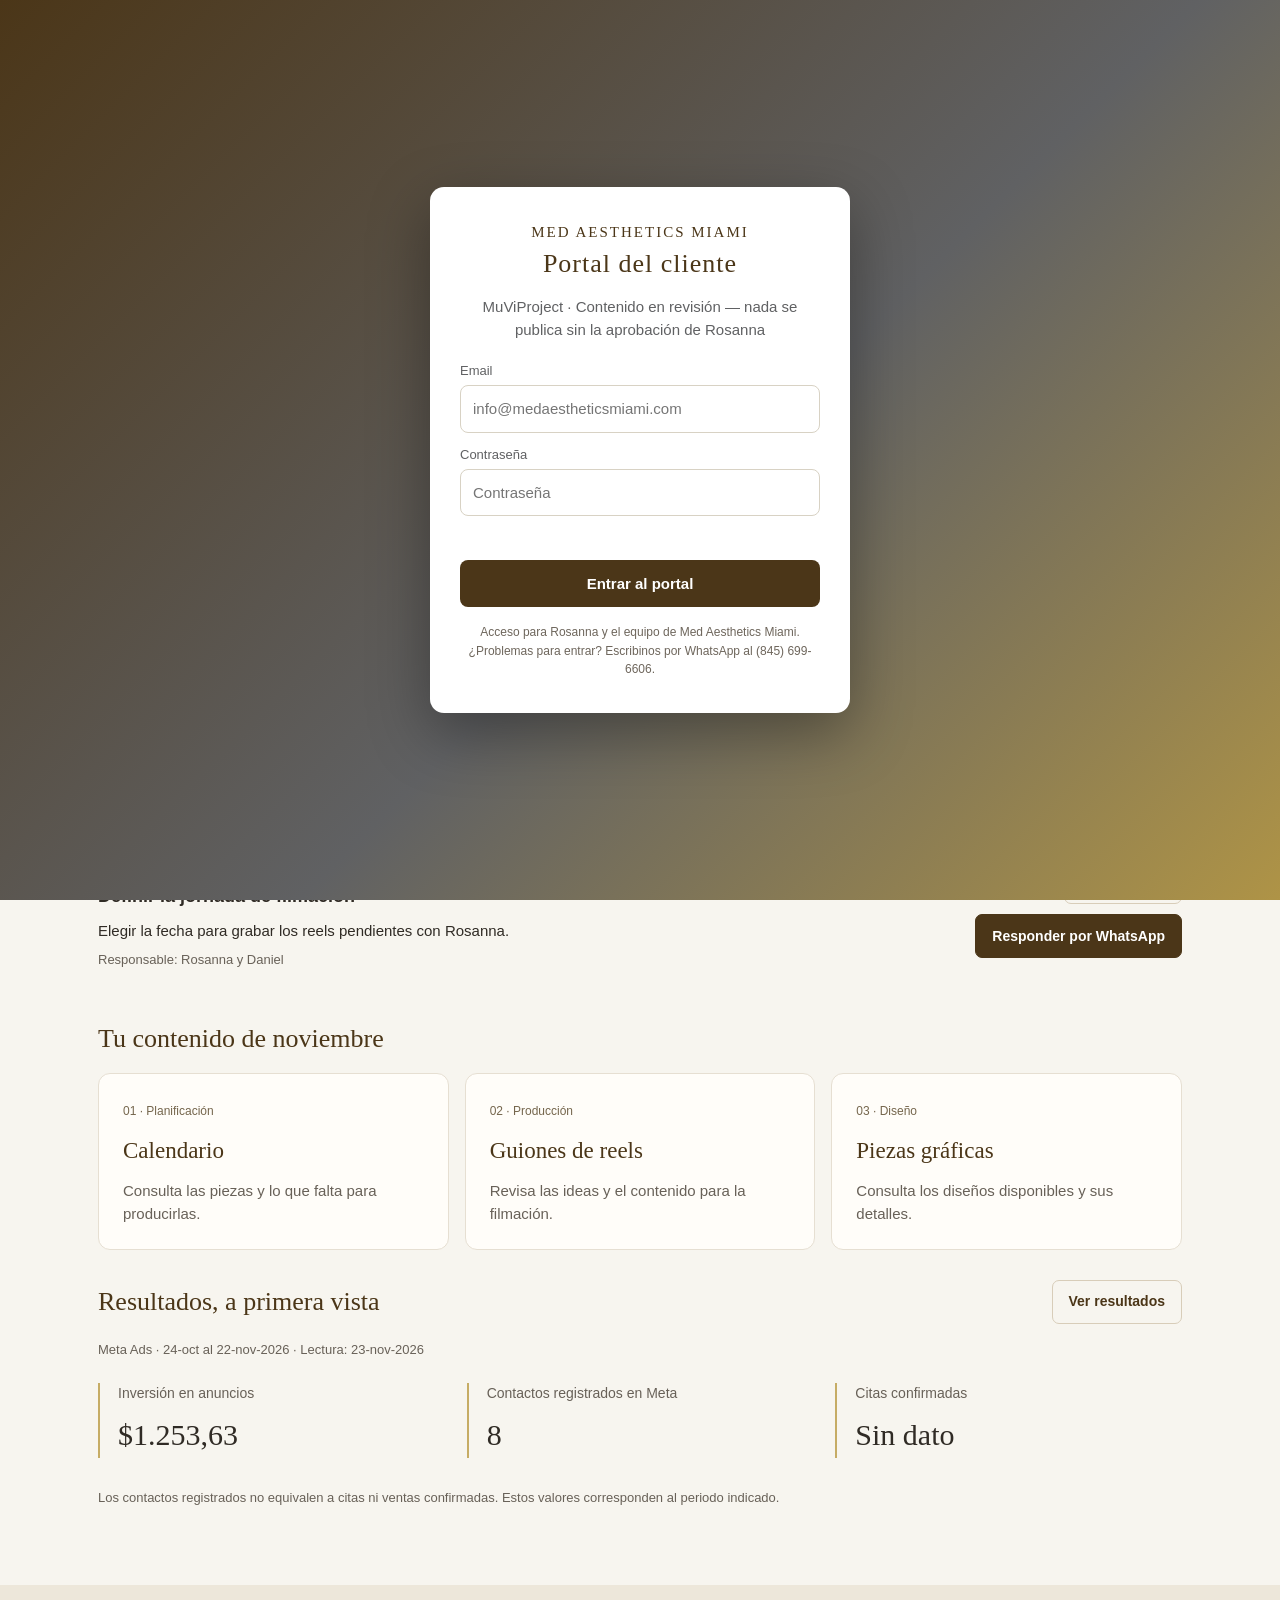
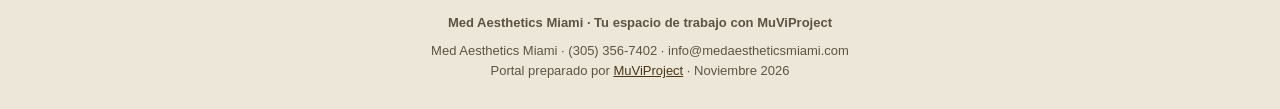
==== commit 93f691f3: "Anuncios 23-nov-2026: CBO $1.253,63, 4 clientes potenciales (8 resultados), sin cambios de veredicto" ====
--- a/index.html
+++ b/index.html
@@ -236,9 +236,9 @@
       <a href="guiones.html"><span>02 · Producción</span><h3>Guiones de reels</h3><p>Revisa las ideas y el contenido para la filmación.</p></a>
       <a href="graficas.html"><span>03 · Diseño</span><h3>Piezas gráficas</h3><p>Consulta los diseños disponibles y sus detalles.</p></a></div>
       <div class="ux-section-title"><h2>Resultados, a primera vista</h2><a class="ux-button" href="resultados.html">Ver resultados</a></div>
-      <p class="ux-meta">Meta Ads · 23-oct al 21-nov-2026 · Lectura: 22-nov-2026</p>
-      <div class="ux-stats"><div><span>Inversión en anuncios</span><strong>$1.232,13</strong></div>
-      <div><span>Contactos registrados en Meta</span><strong>7</strong></div>
+      <p class="ux-meta">Meta Ads · 24-oct al 22-nov-2026 · Lectura: 23-nov-2026</p>
+      <div class="ux-stats"><div><span>Inversión en anuncios</span><strong>$1.253,63</strong></div>
+      <div><span>Contactos registrados en Meta</span><strong>8</strong></div>
       <div><span>Citas confirmadas</span><strong>Sin dato</strong></div></div>
       <p class="ux-meta">Los contactos registrados no equivalen a citas ni ventas confirmadas. Estos valores corresponden al periodo indicado.</p></div></section></main><footer>
   <div class="wrap">
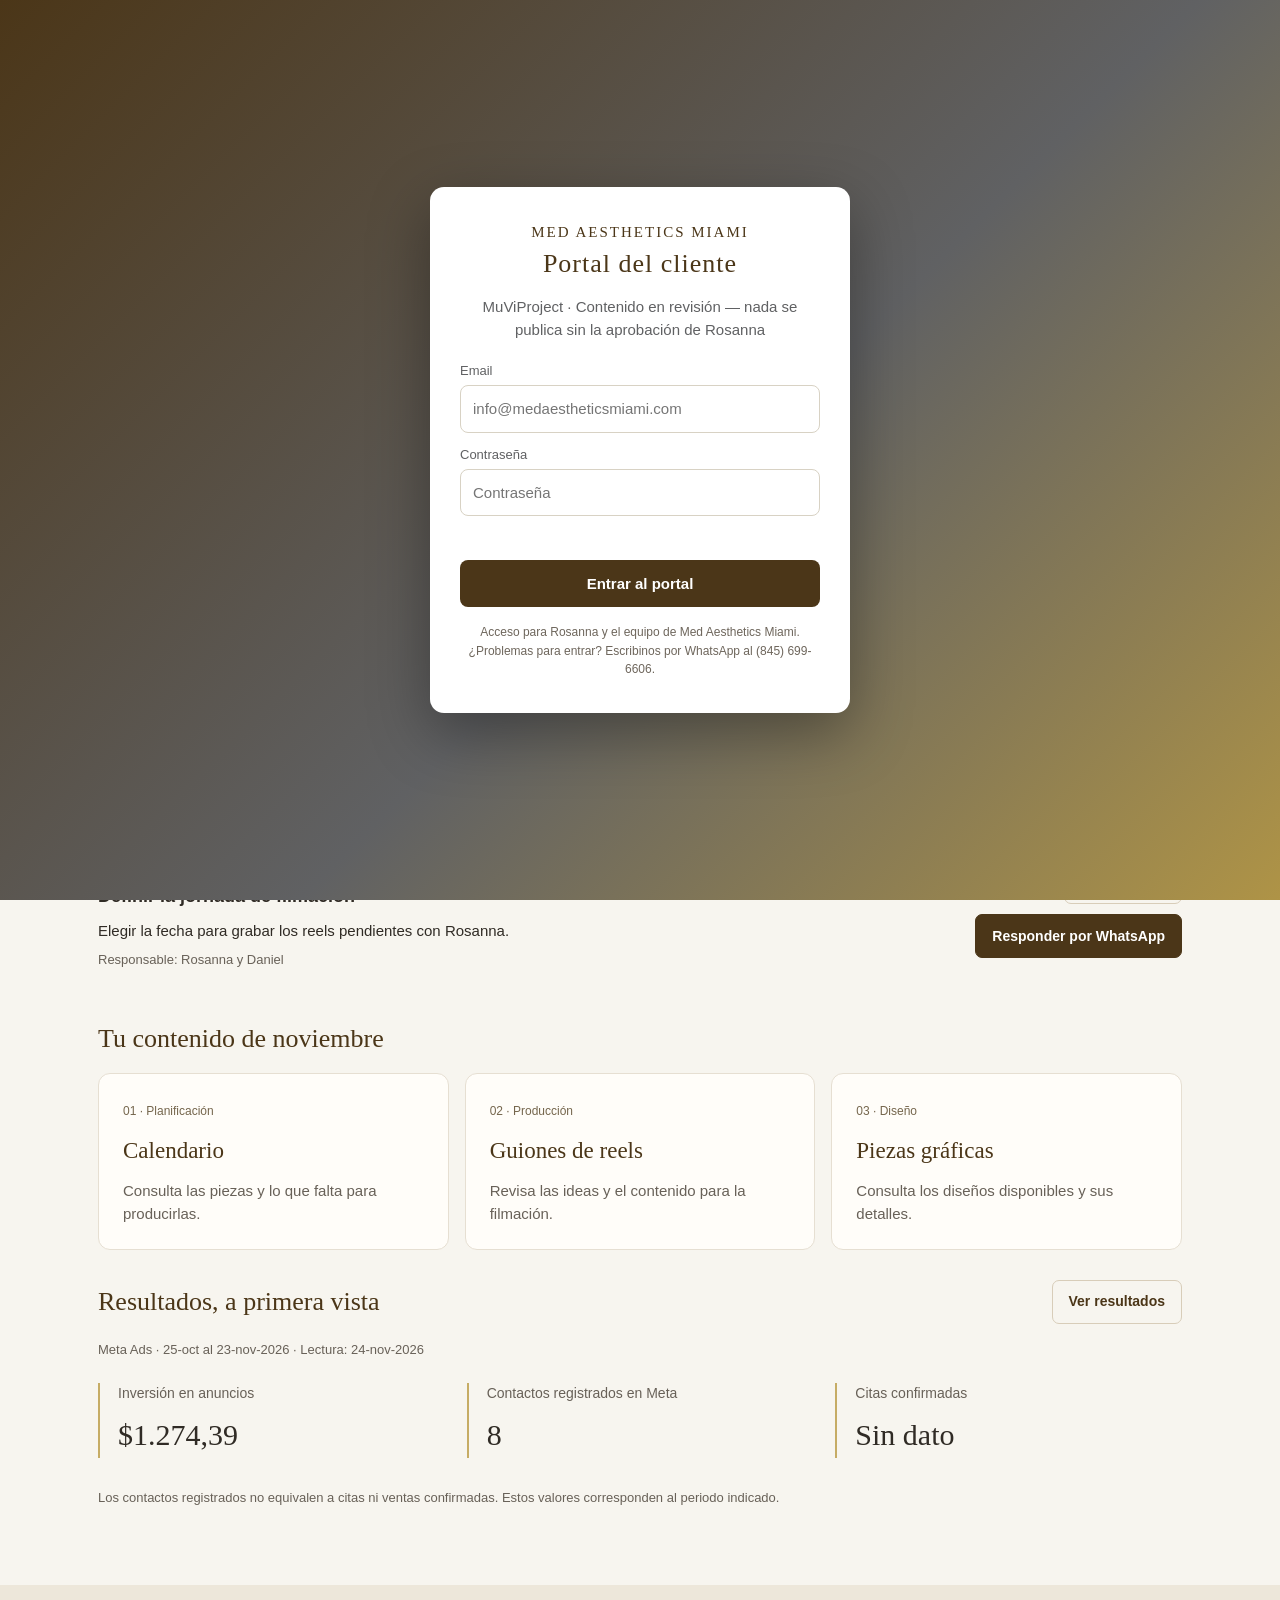
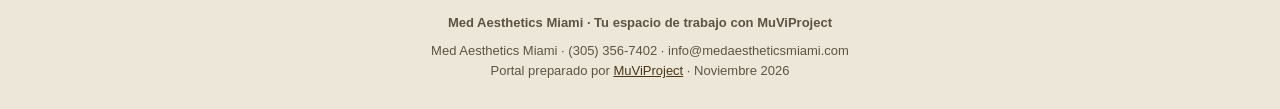
==== commit b7dcd28b: "Anuncios 24-nov-2026: CBO $1.274,39, 4 clientes potenciales (8 resultados), sin cambios de veredicto" ====
--- a/index.html
+++ b/index.html
@@ -236,8 +236,8 @@
       <a href="guiones.html"><span>02 · Producción</span><h3>Guiones de reels</h3><p>Revisa las ideas y el contenido para la filmación.</p></a>
       <a href="graficas.html"><span>03 · Diseño</span><h3>Piezas gráficas</h3><p>Consulta los diseños disponibles y sus detalles.</p></a></div>
       <div class="ux-section-title"><h2>Resultados, a primera vista</h2><a class="ux-button" href="resultados.html">Ver resultados</a></div>
-      <p class="ux-meta">Meta Ads · 24-oct al 22-nov-2026 · Lectura: 23-nov-2026</p>
-      <div class="ux-stats"><div><span>Inversión en anuncios</span><strong>$1.253,63</strong></div>
+      <p class="ux-meta">Meta Ads · 25-oct al 23-nov-2026 · Lectura: 24-nov-2026</p>
+      <div class="ux-stats"><div><span>Inversión en anuncios</span><strong>$1.274,39</strong></div>
       <div><span>Contactos registrados en Meta</span><strong>8</strong></div>
       <div><span>Citas confirmadas</span><strong>Sin dato</strong></div></div>
       <p class="ux-meta">Los contactos registrados no equivalen a citas ni ventas confirmadas. Estos valores corresponden al periodo indicado.</p></div></section></main><footer>
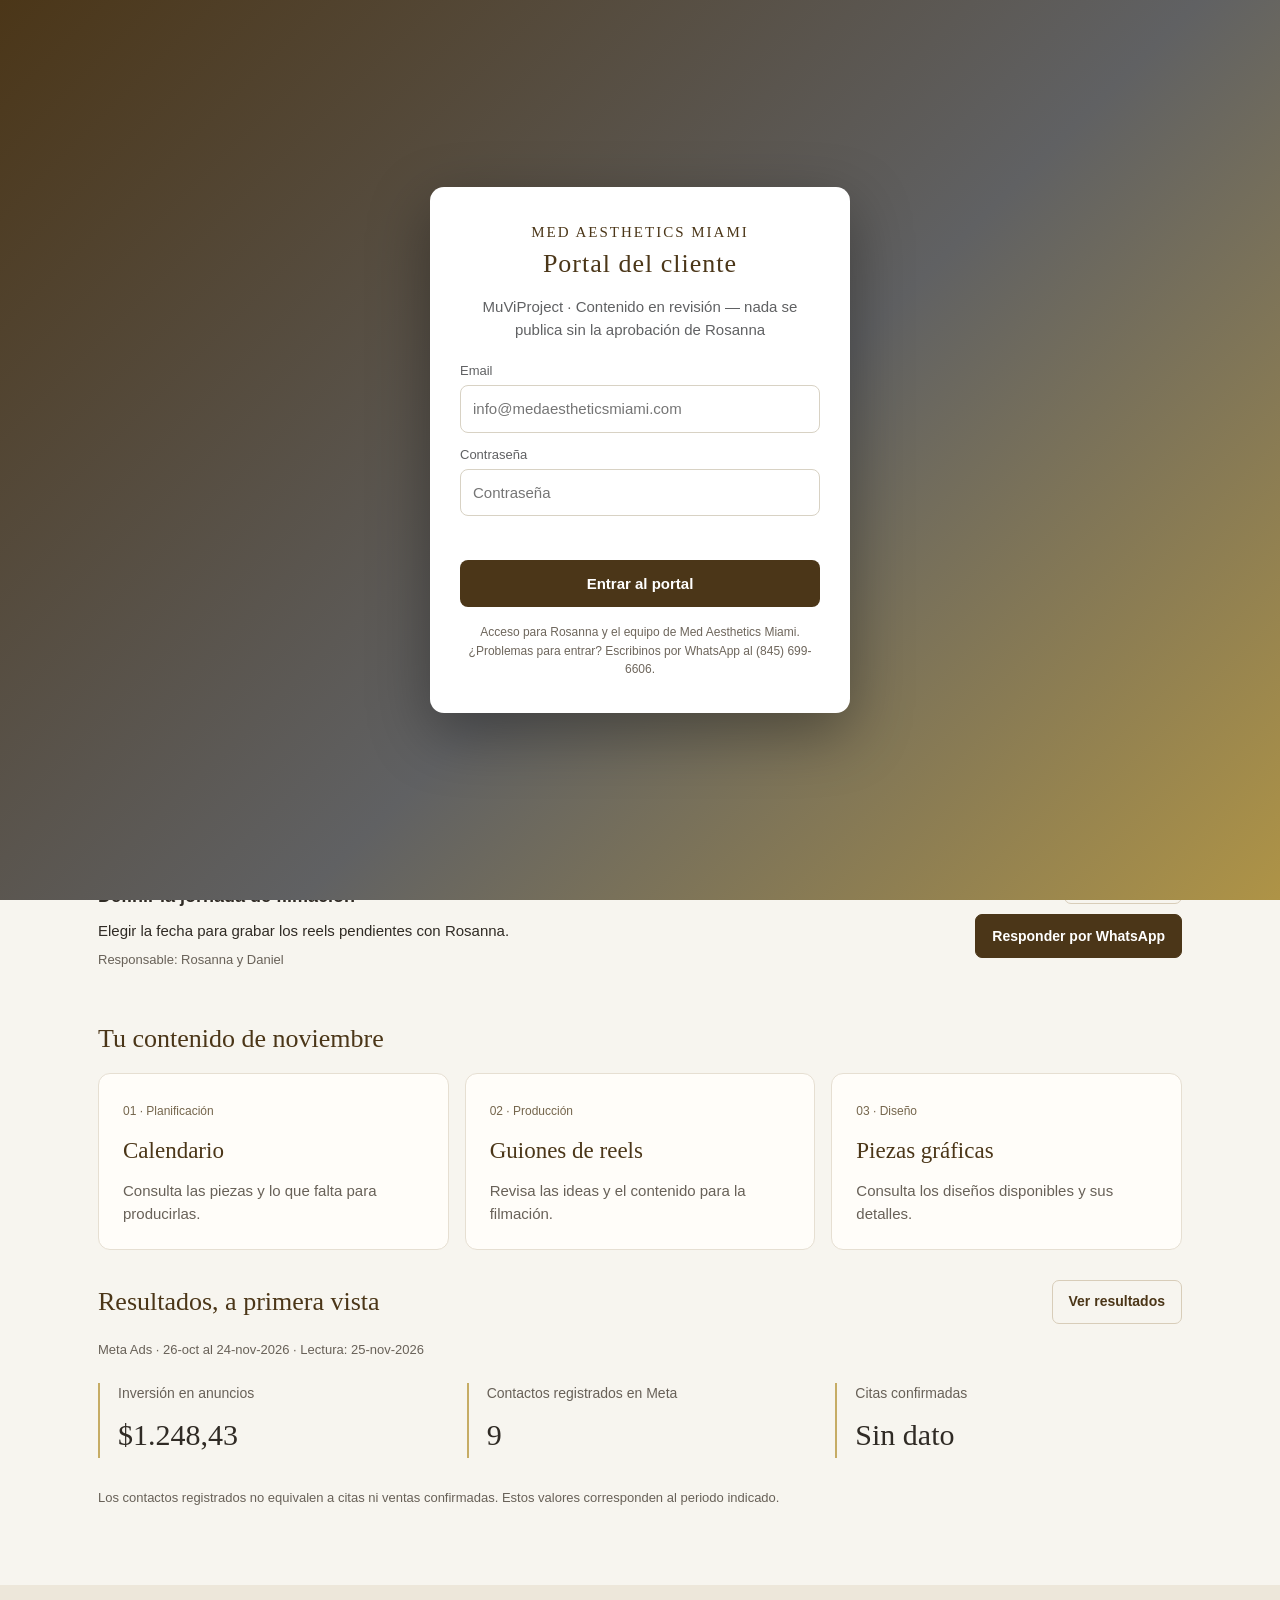
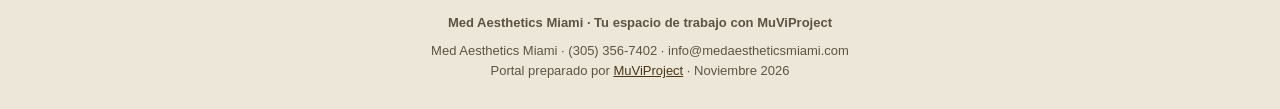
==== commit b359a59d: "Anuncios 25-nov-2026: CBO $1.248,43, 5 clientes potenciales (9 resultados), Ad 23 trae el 5.º lead" ====
--- a/index.html
+++ b/index.html
@@ -236,9 +236,9 @@
       <a href="guiones.html"><span>02 · Producción</span><h3>Guiones de reels</h3><p>Revisa las ideas y el contenido para la filmación.</p></a>
       <a href="graficas.html"><span>03 · Diseño</span><h3>Piezas gráficas</h3><p>Consulta los diseños disponibles y sus detalles.</p></a></div>
       <div class="ux-section-title"><h2>Resultados, a primera vista</h2><a class="ux-button" href="resultados.html">Ver resultados</a></div>
-      <p class="ux-meta">Meta Ads · 25-oct al 23-nov-2026 · Lectura: 24-nov-2026</p>
-      <div class="ux-stats"><div><span>Inversión en anuncios</span><strong>$1.274,39</strong></div>
-      <div><span>Contactos registrados en Meta</span><strong>8</strong></div>
+      <p class="ux-meta">Meta Ads · 26-oct al 24-nov-2026 · Lectura: 25-nov-2026</p>
+      <div class="ux-stats"><div><span>Inversión en anuncios</span><strong>$1.248,43</strong></div>
+      <div><span>Contactos registrados en Meta</span><strong>9</strong></div>
       <div><span>Citas confirmadas</span><strong>Sin dato</strong></div></div>
       <p class="ux-meta">Los contactos registrados no equivalen a citas ni ventas confirmadas. Estos valores corresponden al periodo indicado.</p></div></section></main><footer>
   <div class="wrap">
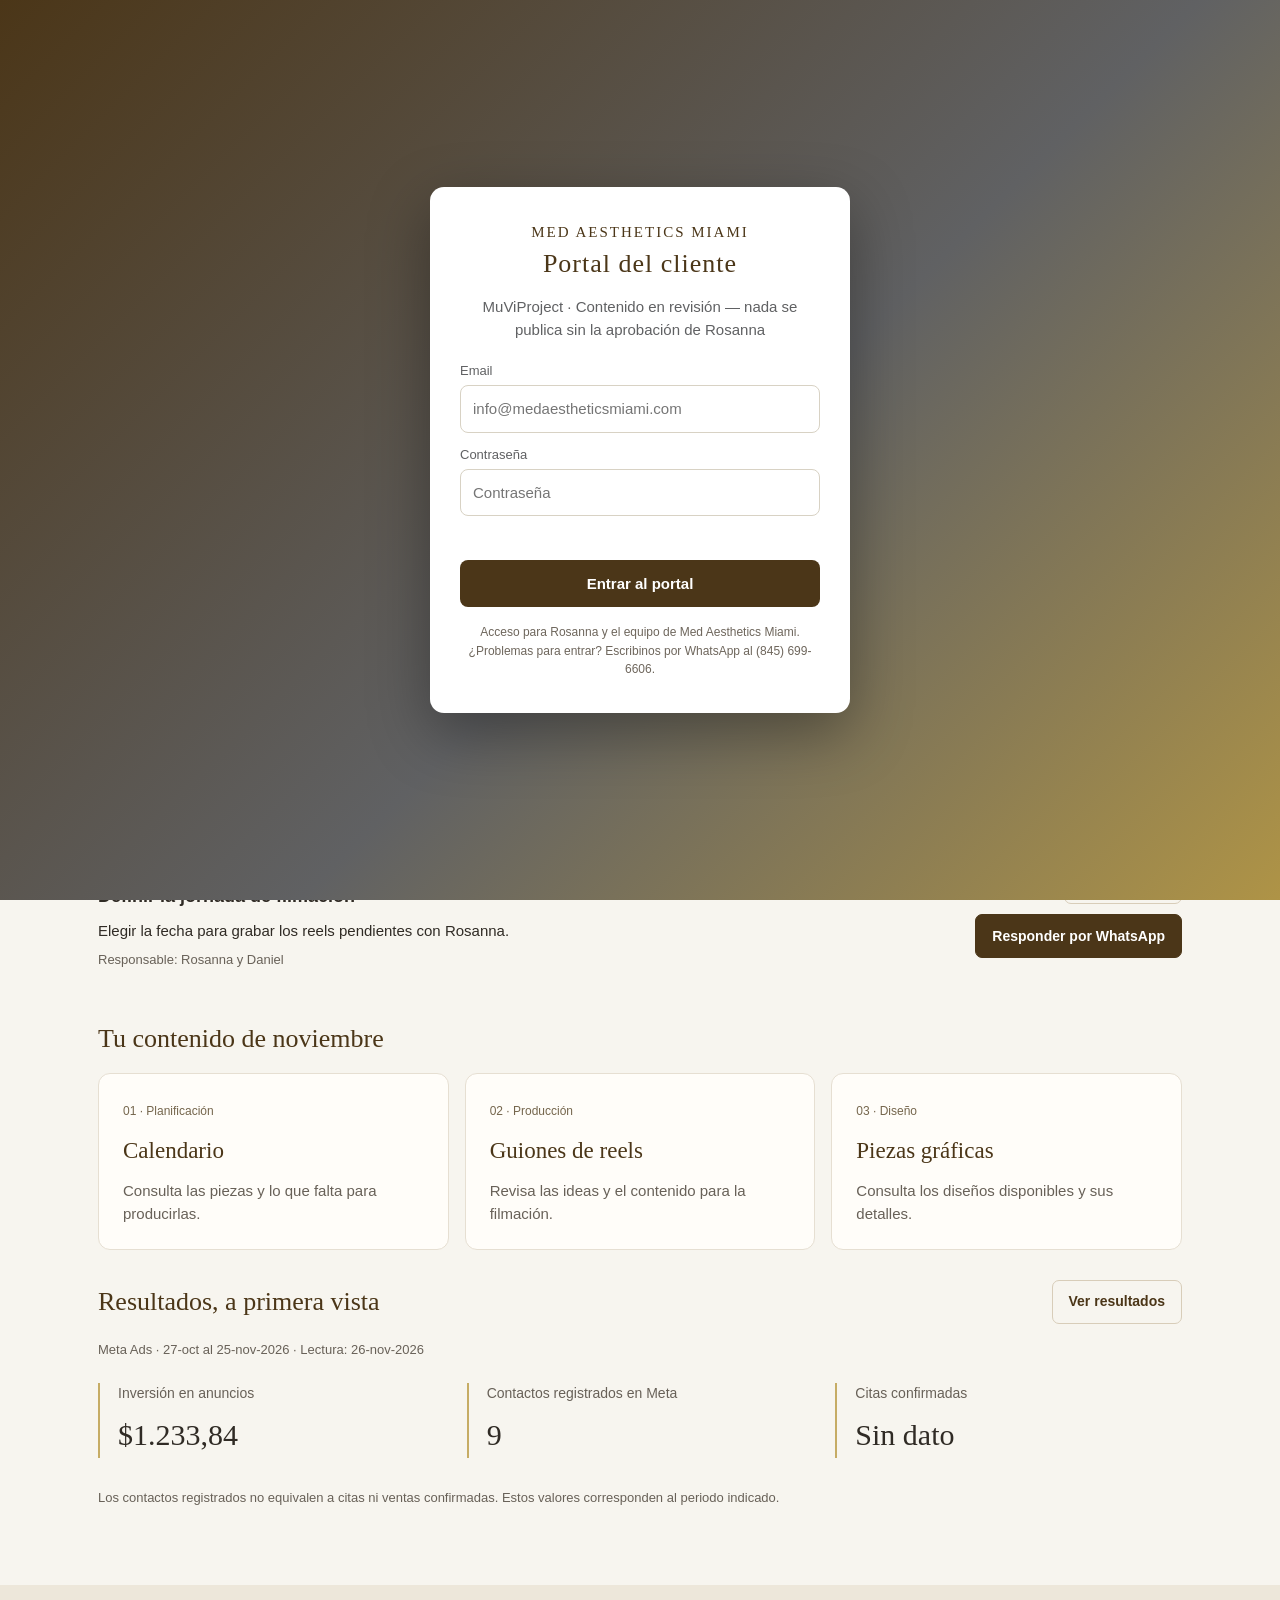
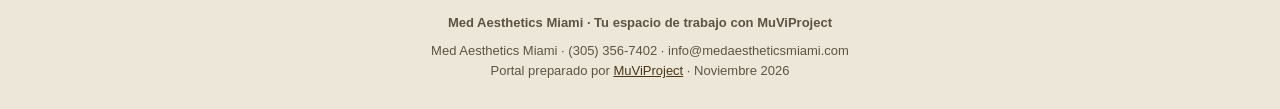
==== commit 8122332f: "Anuncios 26-nov-2026: CBO $1.233,84, 5 clientes potenciales (9 resultados), sin cambios de veredicto" ====
--- a/index.html
+++ b/index.html
@@ -236,8 +236,8 @@
       <a href="guiones.html"><span>02 · Producción</span><h3>Guiones de reels</h3><p>Revisa las ideas y el contenido para la filmación.</p></a>
       <a href="graficas.html"><span>03 · Diseño</span><h3>Piezas gráficas</h3><p>Consulta los diseños disponibles y sus detalles.</p></a></div>
       <div class="ux-section-title"><h2>Resultados, a primera vista</h2><a class="ux-button" href="resultados.html">Ver resultados</a></div>
-      <p class="ux-meta">Meta Ads · 26-oct al 24-nov-2026 · Lectura: 25-nov-2026</p>
-      <div class="ux-stats"><div><span>Inversión en anuncios</span><strong>$1.248,43</strong></div>
+      <p class="ux-meta">Meta Ads · 27-oct al 25-nov-2026 · Lectura: 26-nov-2026</p>
+      <div class="ux-stats"><div><span>Inversión en anuncios</span><strong>$1.233,84</strong></div>
       <div><span>Contactos registrados en Meta</span><strong>9</strong></div>
       <div><span>Citas confirmadas</span><strong>Sin dato</strong></div></div>
       <p class="ux-meta">Los contactos registrados no equivalen a citas ni ventas confirmadas. Estos valores corresponden al periodo indicado.</p></div></section></main><footer>
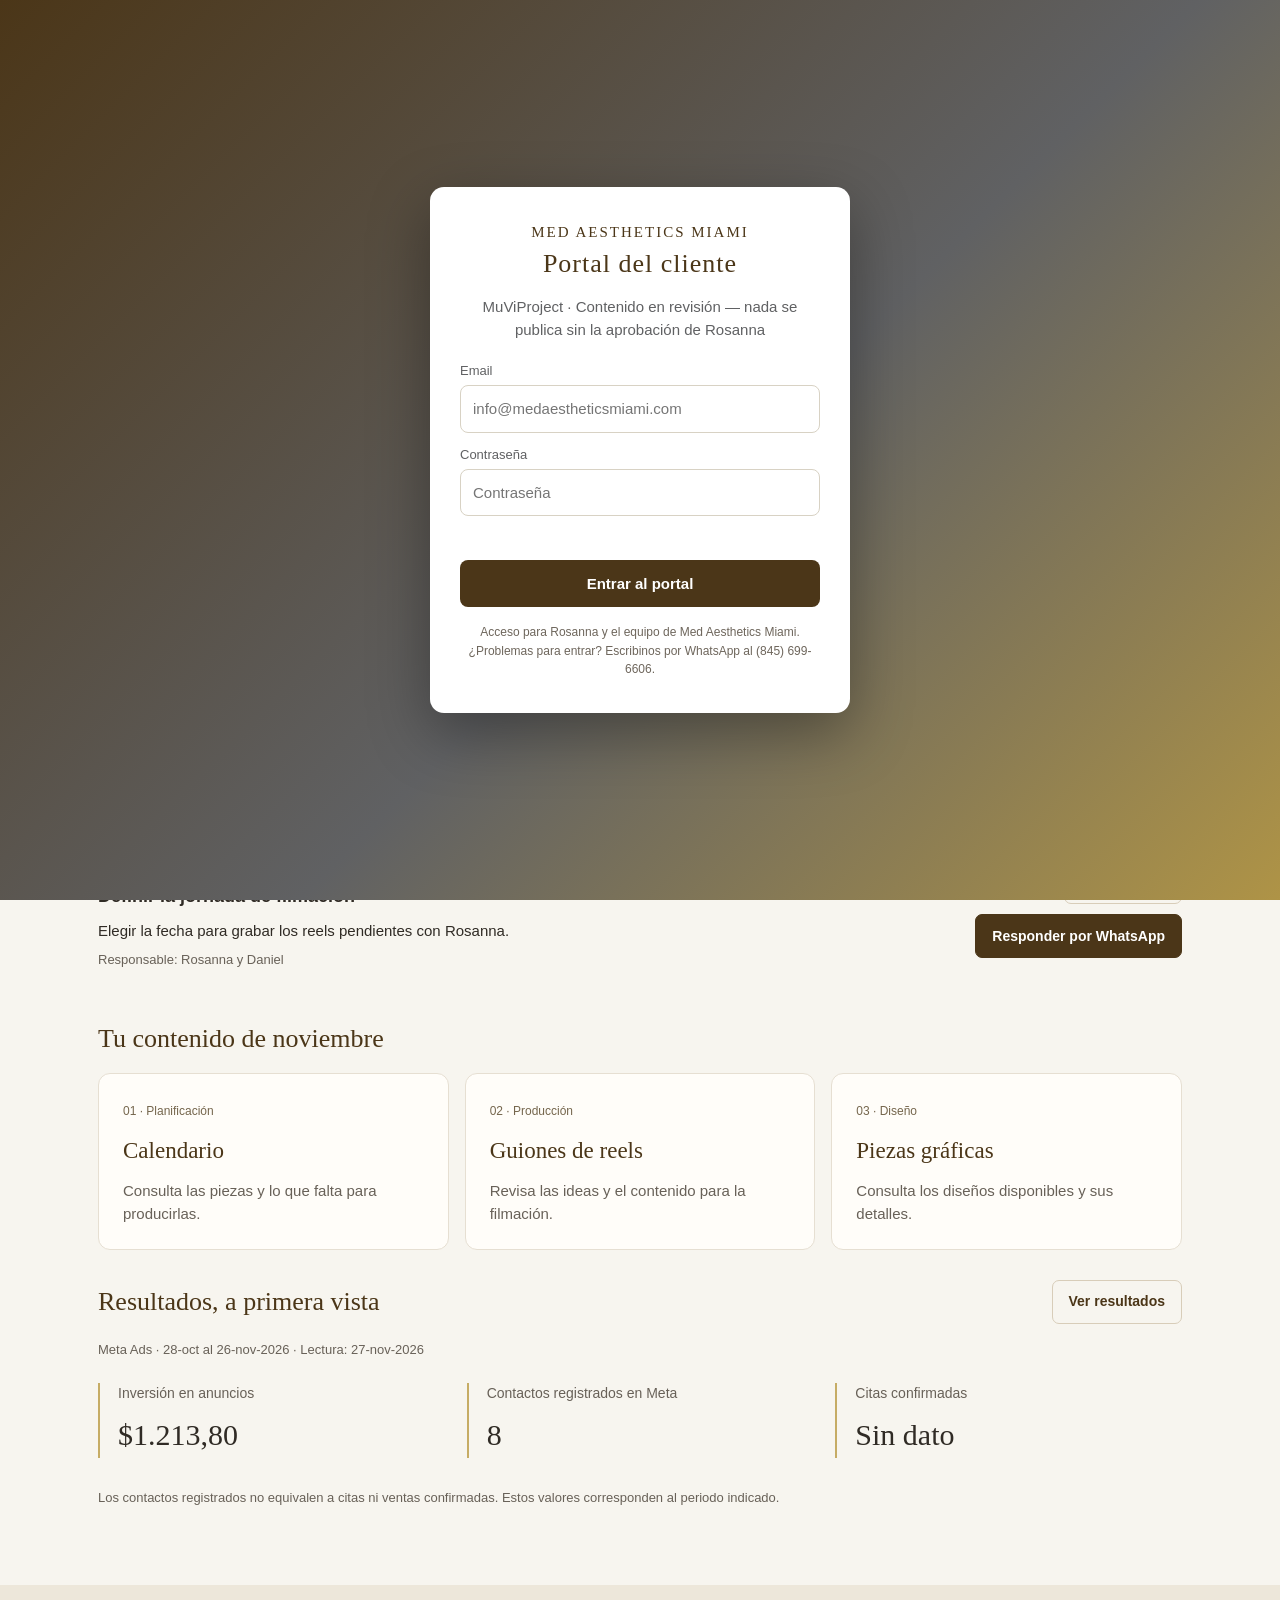
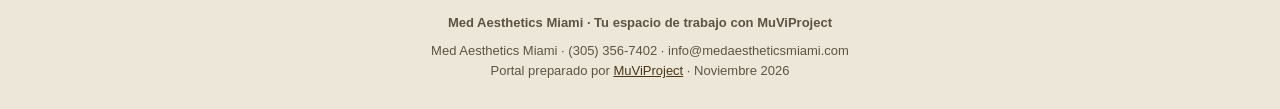
==== commit e4f46ff5: "Anuncios 27-nov-2026: CBO $1.213,80, 5 clientes potenciales (8 resultados), sin cambios de veredicto" ====
--- a/index.html
+++ b/index.html
@@ -236,9 +236,9 @@
       <a href="guiones.html"><span>02 · Producción</span><h3>Guiones de reels</h3><p>Revisa las ideas y el contenido para la filmación.</p></a>
       <a href="graficas.html"><span>03 · Diseño</span><h3>Piezas gráficas</h3><p>Consulta los diseños disponibles y sus detalles.</p></a></div>
       <div class="ux-section-title"><h2>Resultados, a primera vista</h2><a class="ux-button" href="resultados.html">Ver resultados</a></div>
-      <p class="ux-meta">Meta Ads · 27-oct al 25-nov-2026 · Lectura: 26-nov-2026</p>
-      <div class="ux-stats"><div><span>Inversión en anuncios</span><strong>$1.233,84</strong></div>
-      <div><span>Contactos registrados en Meta</span><strong>9</strong></div>
+      <p class="ux-meta">Meta Ads · 28-oct al 26-nov-2026 · Lectura: 27-nov-2026</p>
+      <div class="ux-stats"><div><span>Inversión en anuncios</span><strong>$1.213,80</strong></div>
+      <div><span>Contactos registrados en Meta</span><strong>8</strong></div>
       <div><span>Citas confirmadas</span><strong>Sin dato</strong></div></div>
       <p class="ux-meta">Los contactos registrados no equivalen a citas ni ventas confirmadas. Estos valores corresponden al periodo indicado.</p></div></section></main><footer>
   <div class="wrap">
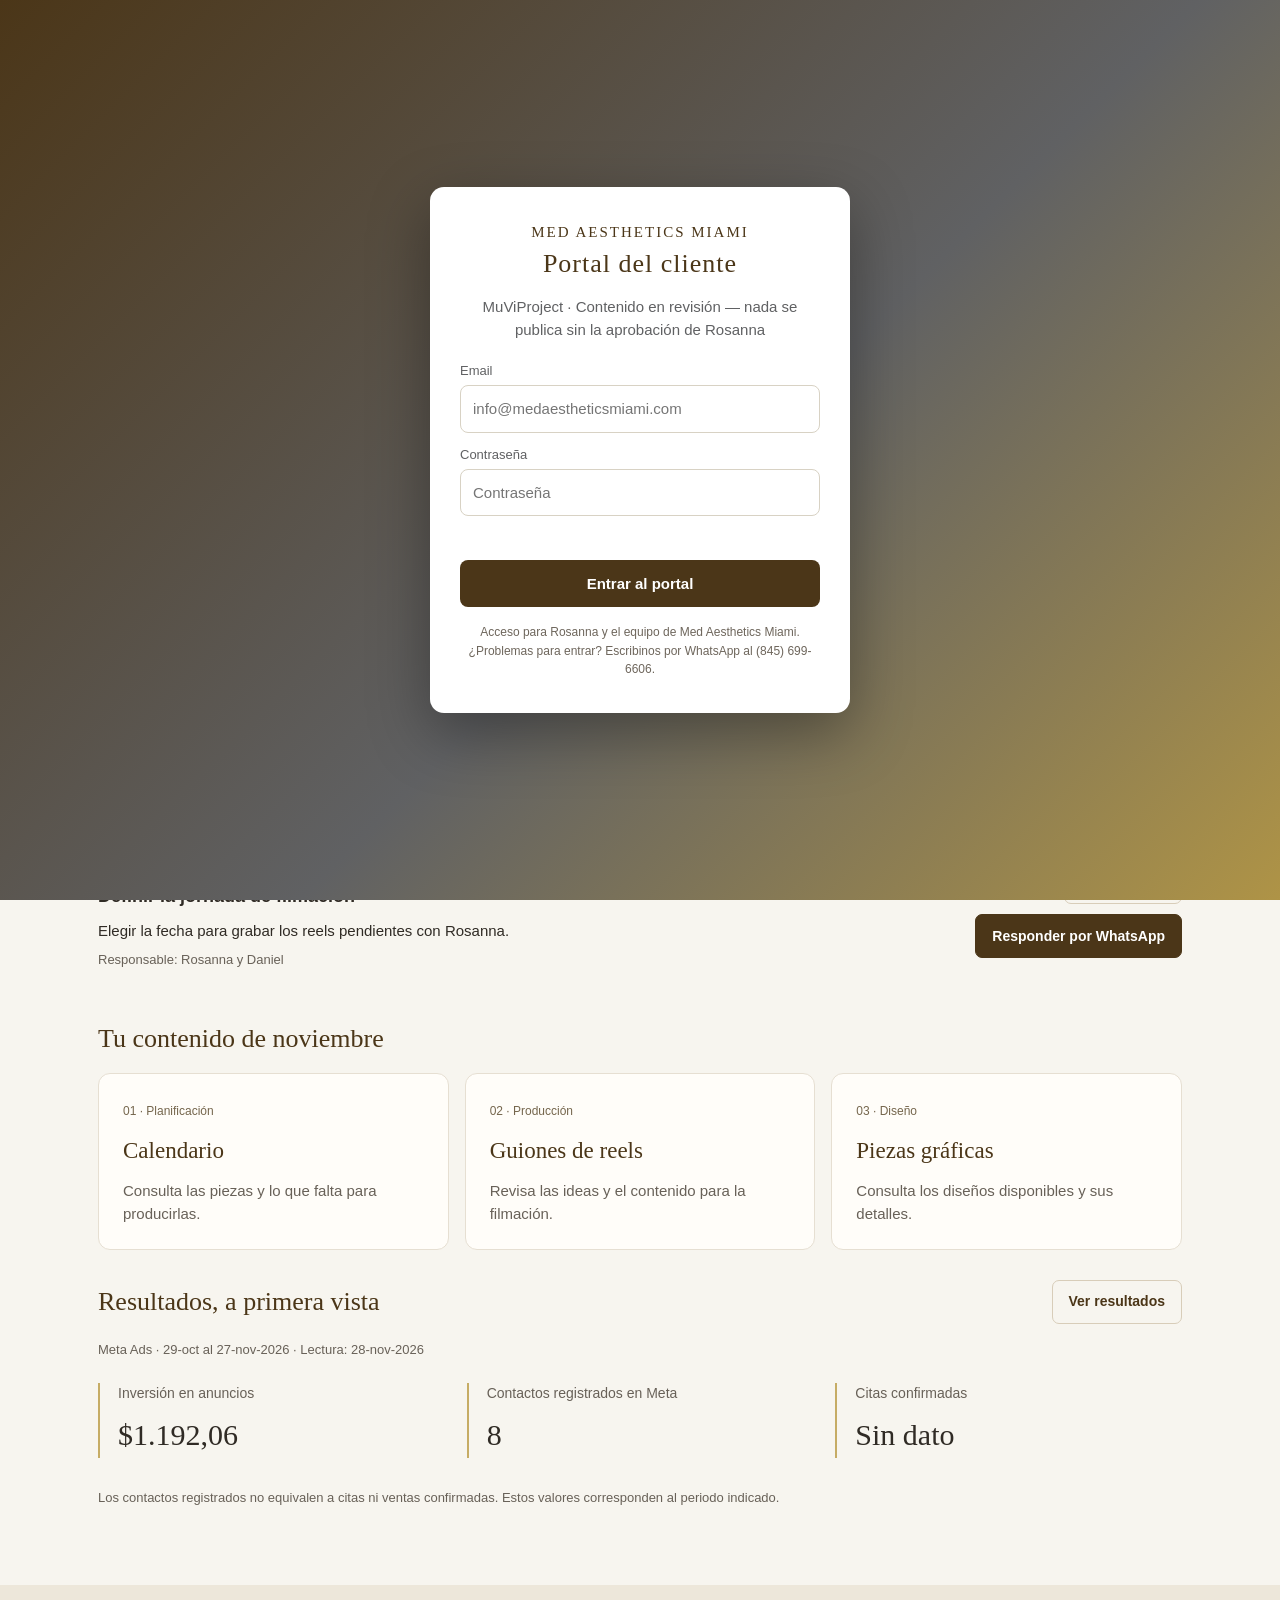
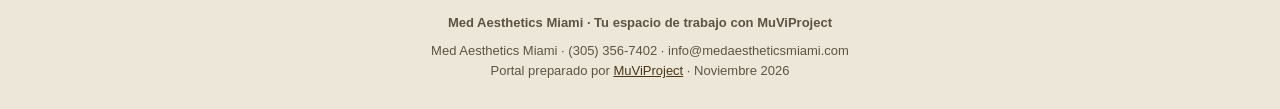
==== commit bfe1096c: "Anuncios 28-nov-2026: CBO $1.192,06, 5 clientes potenciales (8 resultados); avisos Black Friday ya e" ====
--- a/index.html
+++ b/index.html
@@ -236,8 +236,8 @@
       <a href="guiones.html"><span>02 · Producción</span><h3>Guiones de reels</h3><p>Revisa las ideas y el contenido para la filmación.</p></a>
       <a href="graficas.html"><span>03 · Diseño</span><h3>Piezas gráficas</h3><p>Consulta los diseños disponibles y sus detalles.</p></a></div>
       <div class="ux-section-title"><h2>Resultados, a primera vista</h2><a class="ux-button" href="resultados.html">Ver resultados</a></div>
-      <p class="ux-meta">Meta Ads · 28-oct al 26-nov-2026 · Lectura: 27-nov-2026</p>
-      <div class="ux-stats"><div><span>Inversión en anuncios</span><strong>$1.213,80</strong></div>
+      <p class="ux-meta">Meta Ads · 29-oct al 27-nov-2026 · Lectura: 28-nov-2026</p>
+      <div class="ux-stats"><div><span>Inversión en anuncios</span><strong>$1.192,06</strong></div>
       <div><span>Contactos registrados en Meta</span><strong>8</strong></div>
       <div><span>Citas confirmadas</span><strong>Sin dato</strong></div></div>
       <p class="ux-meta">Los contactos registrados no equivalen a citas ni ventas confirmadas. Estos valores corresponden al periodo indicado.</p></div></section></main><footer>
